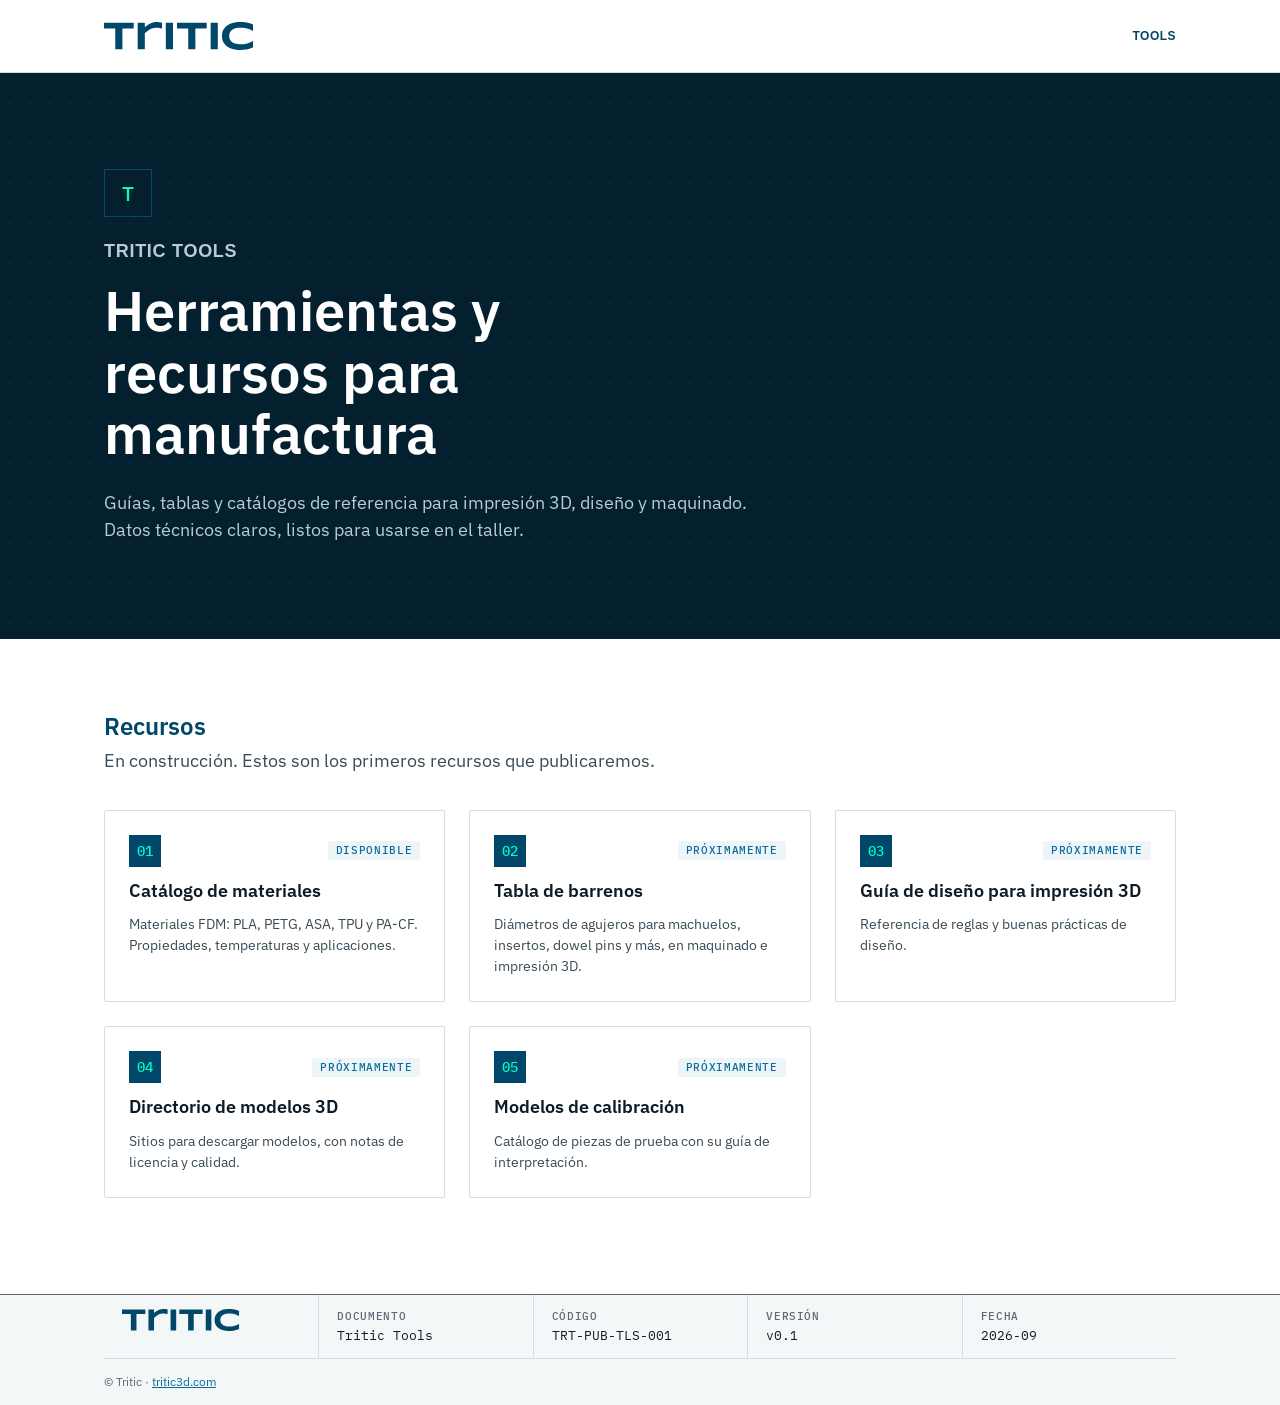
==== site/index.html @ 5cda029c "actualización de estilo de materiales" ====
<!doctype html>
<html lang="es">
<head>
<meta charset="utf-8">
<meta name="viewport" content="width=device-width,initial-scale=1">
<title>Tritic Tools — Herramientas y recursos para impresión 3D</title>
<meta name="description" content="Herramientas, guías y recursos de referencia para impresión 3D, diseño y manufactura, por Tritic.">
<link rel="icon" type="image/svg+xml" href="assets/logos/tritic-logo-bloque.svg">
<link rel="preconnect" href="https://fonts.googleapis.com">
<link rel="preconnect" href="https://fonts.gstatic.com" crossorigin>
<link href="https://fonts.googleapis.com/css2?family=IBM+Plex+Mono:wght@400;500&family=IBM+Plex+Sans:wght@400;600&family=Syncopate:wght@700&display=swap" rel="stylesheet">
<link rel="stylesheet" href="styles.css?v=0.2">
</head>
<body>
<header class="top">
  <div class="wrap">
    <a href="https://tritic3d.com" aria-label="Tritic"><img src="assets/logos/tritic-logo-azul.svg" alt="Tritic"></a>
    <span class="serie">Tools</span>
  </div>
</header>

<div class="hero">
  <div class="wrap">
    <span class="chip">T</span>
    <p class="kicker">Tritic Tools</p>
    <h1>Herramientas y recursos para manufactura</h1>
    <p>Guías, tablas y catálogos de referencia para impresión 3D, diseño y maquinado. Datos técnicos claros, listos para usarse en el taller.</p>
  </div>
</div>

<main class="wrap">
  <section id="recursos">
    <h2>Recursos</h2>
    <p class="lead">En construcción. Estos son los primeros recursos que publicaremos.</p>
    <div class="grid">
      <a class="card" href="materiales/"><div class="head"><span class="chip">01</span><span class="label estado">Disponible</span></div>
        <h3>Catálogo de materiales</h3><p>Materiales FDM: PLA, PETG, ASA, TPU y PA-CF. Propiedades, temperaturas y aplicaciones.</p></a>
      <article class="card"><div class="head"><span class="chip">02</span><span class="label estado">Próximamente</span></div>
        <h3>Tabla de barrenos</h3><p>Diámetros de agujeros para machuelos, insertos, dowel pins y más, en maquinado e impresión 3D.</p></article>
      <article class="card"><div class="head"><span class="chip">03</span><span class="label estado">Próximamente</span></div>
        <h3>Guía de diseño para impresión 3D</h3><p>Referencia de reglas y buenas prácticas de diseño.</p></article>
      <article class="card"><div class="head"><span class="chip">04</span><span class="label estado">Próximamente</span></div>
        <h3>Directorio de modelos 3D</h3><p>Sitios para descargar modelos, con notas de licencia y calidad.</p></article>
      <article class="card"><div class="head"><span class="chip">05</span><span class="label estado">Próximamente</span></div>
        <h3>Modelos de calibración</h3><p>Catálogo de piezas de prueba con su guía de interpretación.</p></article>
    </div>
  </section>
</main>

<footer>
  <div class="wrap">
    <div class="cajetin">
      <div><img src="assets/logos/tritic-logo-azul.svg" alt="Tritic"></div>
      <div><span class="k">Documento</span>Tritic Tools</div>
      <div><span class="k">Código</span>TRT-PUB-TLS-001</div>
      <div><span class="k">Versión</span>v0.1</div>
      <div><span class="k">Fecha</span>2026-09</div>
    </div>
    <div class="legal">© Tritic · <a href="https://tritic3d.com">tritic3d.com</a></div>
  </div>
</footer>
</body>
</html>
---- site/styles.css ----
:root{
  --azul-950:#04202F;--azul-900:#002F47;--azul-700:#00476A;--azul-600:#0A6E9C;
  --azul-200:#B7CCD8;--azul-100:#D6E6EE;--azul-50:#EEF5F8;
  --verde-500:#00FFC7;--verde-700:#006B53;
  --tinta:#0E1B24;--tinta-2:#3A4A55;--tinta-3:#5A6973;
  --filete:#D5DDE1;--fondo-alt:#F4F7F8;
  --sans:"IBM Plex Sans",Arial,sans-serif;--mono:"IBM Plex Mono",Consolas,monospace;--sync:"Syncopate",Arial,sans-serif;
}
*{box-sizing:border-box}
html{scroll-behavior:smooth}
body{margin:0;font:400 16px/1.5 var(--sans);color:var(--tinta);background:#fff}
a{color:var(--azul-600)}
.wrap{max-width:1120px;margin:0 auto;padding:0 24px}
.chip{display:inline-flex;align-items:center;justify-content:center;min-width:32px;height:32px;padding:0 6px;background:var(--azul-700);color:var(--verde-500);font:500 14px var(--mono)}
.label{font:500 11px/1 var(--mono);letter-spacing:.06em;text-transform:uppercase}

header.top{border-bottom:1px solid var(--filete);background:#fff}
header.top .wrap{display:flex;align-items:center;justify-content:space-between;height:72px}
header.top img{height:28px;display:block}
header.top .serie{font:700 12px var(--sync);letter-spacing:.04em;color:var(--azul-700);text-transform:uppercase}

.hero{background:var(--azul-950);color:#fff;
  background-image:radial-gradient(var(--azul-900) 1.5px,transparent 1.5px);background-size:20px 20px}
.hero .wrap{padding-top:96px;padding-bottom:96px}
.hero .chip{background:var(--azul-950);height:48px;min-width:48px;font-size:20px;border:1px solid var(--azul-700)}
.hero .kicker{font:700 18px var(--sync);letter-spacing:.04em;margin:24px 0 0;text-transform:uppercase}
.hero h1{font:600 clamp(36px,6vw,56px)/1.1 var(--sans);margin:18px 0 0;max-width:18ch}
.hero p{font-size:18px;color:var(--azul-200);max-width:60ch;margin:24px 0 0}

section{padding:72px 0 0}
h2{font:600 24px/1.25 var(--sans);color:var(--azul-700);margin:0 0 6px}
.lead{color:var(--tinta-2);font-size:18px;margin:0 0 36px;max-width:60ch}

.grid{display:grid;grid-template-columns:repeat(auto-fill,minmax(300px,1fr));gap:24px}
.card{display:flex;flex-direction:column;gap:12px;padding:24px;border:1px solid var(--filete);border-radius:2px;background:#fff;color:inherit;text-decoration:none}
.card h3{font:600 18px/1.3 var(--sans);margin:0;color:var(--tinta)}
.card p{margin:0;color:var(--tinta-2);font-size:14px}
.card .head{display:flex;justify-content:space-between;align-items:center}
.estado{padding:4px 8px;border-radius:2px;background:var(--azul-50);color:var(--azul-600)}
a.card:hover{border-color:var(--azul-700)}

footer{margin-top:96px;border-top:1px solid var(--tinta-3);background:var(--fondo-alt)}
.cajetin{display:grid;grid-template-columns:repeat(auto-fit,minmax(160px,1fr))}
.cajetin>div{padding:14px 18px;border-left:.5px solid var(--filete);font:400 13px var(--mono)}
.cajetin>div:first-child{border-left:0}
.cajetin .k{display:block;font:500 11px var(--mono);letter-spacing:.06em;text-transform:uppercase;color:var(--tinta-3);margin-bottom:4px}
.cajetin img{height:22px}
.legal{padding:14px 0;font-size:12px;color:var(--tinta-3);border-top:.5px solid var(--filete)}

/* ---- Catálogo de filamentos ---- */
.pills{display:flex;flex-wrap:wrap;gap:8px}
.pill{font:500 13px var(--mono);padding:8px 14px;border:1px solid var(--filete);border-radius:2px;background:#fff;color:var(--tinta-2);cursor:pointer}
.pill:hover{border-color:var(--azul-700)}
.pill[aria-pressed="true"]{background:var(--azul-700);border-color:var(--azul-700);color:#fff}
:focus-visible{outline:2px solid var(--azul-600);outline-offset:2px}
.resultado{margin:16px 0 0;min-height:24px;font-size:14px}
.resultado b{font:500 13px var(--mono);background:var(--verde-100);padding:2px 6px}
.resultado .label{color:var(--tinta-3);margin-right:6px}
.sub{color:var(--tinta-3)}
.caption{font-size:11px;color:var(--tinta-3);margin:12px 0 8px}
.tabla-wrap{overflow-x:auto}
.tabla{width:100%;border-collapse:collapse;font-size:13px;min-width:640px}
.tabla thead th{text-align:left;padding:10px 12px;border-top:1px solid var(--tinta);border-bottom:1px solid var(--tinta);font-weight:600;vertical-align:bottom}
.tabla thead th a{color:var(--azul-700);text-decoration:none;font-size:15px}
.tabla thead th a:hover{text-decoration:underline}
.tabla thead th.hit,.tabs button.hit .chip{background:var(--verde-100)}
.tabs button.hit .chip{color:var(--azul-700)}
.tabla tbody th{text-align:left;padding:10px 12px;font-weight:400;color:var(--tinta-2);border-bottom:.5px solid var(--filete);white-space:nowrap;position:sticky;left:0;background:#fff}
.tabla td{padding:10px 12px;border-bottom:.5px solid var(--filete);vertical-align:middle;min-width:110px}
.tabla tbody tr:hover>*{background:var(--azul-50)}
.tabla tr.grupo th{position:static;background:var(--fondo-alt);font:500 11px var(--mono);letter-spacing:.06em;text-transform:uppercase;color:var(--tinta-3);padding:8px 12px;border-bottom:.5px solid var(--filete)}
.tabla tbody tr:last-child>*{border-bottom:1px solid var(--tinta)}
.tabla .vacio{color:var(--tinta-3);padding:24px 12px}
.v{font:400 13px var(--mono)}
.rng{display:block;position:relative;height:6px;margin-top:6px;background:var(--azul-100);min-width:80px}
.rng i{position:absolute;top:0;bottom:0;background:var(--azul-700)}
.med{display:inline-flex;gap:3px;vertical-align:middle}
.med i{width:14px;height:8px;background:var(--azul-100)}
.med i.on{background:var(--azul-700)}
.tabs{display:flex;flex-wrap:wrap;border-bottom:1px solid var(--tinta)}
.tabs button{display:flex;align-items:center;gap:8px;padding:10px 18px 10px 10px;border:1px solid var(--filete);border-bottom:0;margin-right:-1px;background:var(--fondo-alt);font:600 15px var(--sans);color:var(--tinta-2);cursor:pointer}
.tabs button .chip{min-width:26px;height:26px;font-size:12px}
.tabs button[aria-selected="true"]{background:#fff;color:var(--azul-700);border-color:var(--tinta);margin-bottom:-1px;padding-bottom:11px}
.tabs button:hover{color:var(--azul-700)}
.mat{border:1px solid var(--filete);border-top:0;background:#fff}
.mat-head{display:flex;align-items:center;gap:16px;padding:20px 24px;background:var(--azul-700);color:#fff}
.mat-head .chip{background:var(--azul-950);border:1px solid var(--azul-600)}
.mat-head h3{font:600 24px/1.2 var(--sans);margin:0}
.mat-head .label{margin:4px 0 0;color:var(--azul-200)}
.mat-body{display:grid;grid-template-columns:repeat(auto-fit,minmax(300px,1fr));gap:32px;padding:24px}
.mat h4{font:500 11px var(--mono);letter-spacing:.06em;text-transform:uppercase;color:var(--tinta-3);margin:24px 0 10px;padding-bottom:6px;border-bottom:.5px solid var(--filete)}
.mat-body h4:first-child{margin-top:0}
.mat-desc{margin:0;color:var(--tinta-2)}
.badges{display:flex;flex-wrap:wrap;gap:8px;margin-top:16px}
.badge{font:500 11px/1 var(--mono);letter-spacing:.06em;text-transform:uppercase;padding:6px 8px;border-radius:2px}
.badge.ok{background:#E0FBF4;color:var(--verde-700)}
.badge.warn{background:#FFF4E0;color:#A15300}
.params{display:grid;grid-template-columns:repeat(2,1fr);gap:14px 20px;margin:0}
.params dt{font-size:12px;color:var(--tinta-3)}
.params dd{margin:2px 0 0}
.params .rng{height:8px}
.esc{display:flex;justify-content:space-between;margin-top:3px}
.esc em{font:400 10px var(--mono);color:var(--tinta-3);font-style:normal}
.perfil,.lista{margin:0;padding:0;list-style:none}
.perfil li{display:flex;justify-content:space-between;align-items:center;gap:12px;padding:7px 0;border-bottom:.5px solid var(--filete);font-size:14px;color:var(--tinta-2)}
.perfil .med i{width:20px;height:10px}
.lista li{padding:4px 0 4px 16px;position:relative;font-size:14px;color:var(--tinta-2)}
.lista li:before{content:"";position:absolute;left:0;top:12px;width:6px;height:6px;background:var(--azul-700)}
.callout{margin:0 24px 24px;border:.5px solid #A15300;border-radius:2px;background:#FFF4E0;padding:14px 16px 8px}
.callout .tab-c{display:inline-flex;align-items:center;gap:8px;font:500 11px var(--mono);letter-spacing:.06em;text-transform:uppercase;color:#A15300;margin-bottom:6px}
.callout .tab-c i{width:8px;height:8px;background:#A15300}
.callout .lista li{color:var(--tinta)}
.callout .lista li:before{background:#A15300}
.nav-fichas{display:flex;justify-content:space-between;padding:14px 24px;border-top:.5px solid var(--filete);background:var(--fondo-alt)}
.nav-fichas button{font:500 13px var(--mono);background:none;border:0;color:var(--azul-600);cursor:pointer;padding:4px 0}
.nav-fichas button:hover{text-decoration:underline}
@media (max-width:560px){.params{grid-template-columns:1fr}.tabs button{padding-right:12px}}
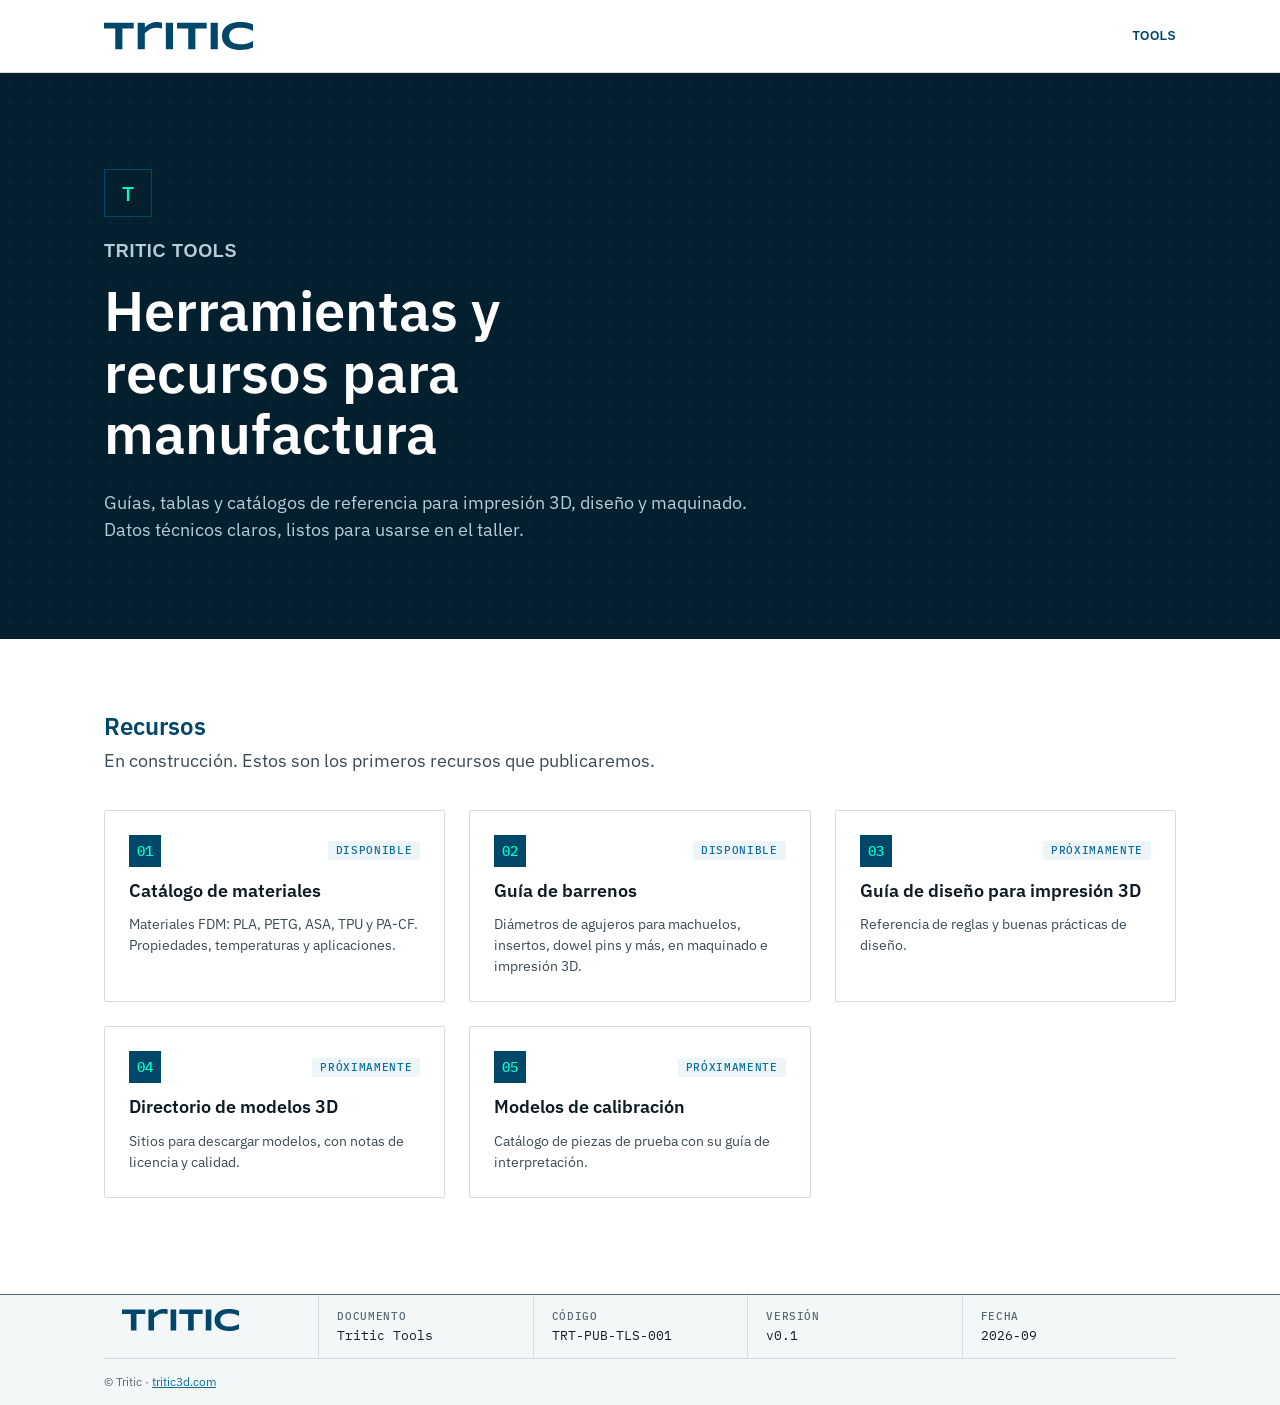
==== commit 39904bbf: "Se crea guia de barrenos" ====
--- a/site/index.html
+++ b/site/index.html
@@ -9,7 +9,7 @@
 <link rel="preconnect" href="https://fonts.googleapis.com">
 <link rel="preconnect" href="https://fonts.gstatic.com" crossorigin>
 <link href="https://fonts.googleapis.com/css2?family=IBM+Plex+Mono:wght@400;500&family=IBM+Plex+Sans:wght@400;600&family=Syncopate:wght@700&display=swap" rel="stylesheet">
-<link rel="stylesheet" href="styles.css?v=0.2">
+<link rel="stylesheet" href="styles.css?v=0.3">
 </head>
 <body>
 <header class="top">
@@ -35,8 +35,8 @@
     <div class="grid">
       <a class="card" href="materiales/"><div class="head"><span class="chip">01</span><span class="label estado">Disponible</span></div>
         <h3>Catálogo de materiales</h3><p>Materiales FDM: PLA, PETG, ASA, TPU y PA-CF. Propiedades, temperaturas y aplicaciones.</p></a>
-      <article class="card"><div class="head"><span class="chip">02</span><span class="label estado">Próximamente</span></div>
-        <h3>Tabla de barrenos</h3><p>Diámetros de agujeros para machuelos, insertos, dowel pins y más, en maquinado e impresión 3D.</p></article>
+      <a class="card" href="barrenos/"><div class="head"><span class="chip">02</span><span class="label estado">Disponible</span></div>
+        <h3>Guía de barrenos</h3><p>Diámetros de agujeros para machuelos, insertos, dowel pins y más, en maquinado e impresión 3D.</p></a>
       <article class="card"><div class="head"><span class="chip">03</span><span class="label estado">Próximamente</span></div>
         <h3>Guía de diseño para impresión 3D</h3><p>Referencia de reglas y buenas prácticas de diseño.</p></article>
       <article class="card"><div class="head"><span class="chip">04</span><span class="label estado">Próximamente</span></div>
--- a/site/styles.css
+++ b/site/styles.css
@@ -1,7 +1,7 @@
 :root{
   --azul-950:#04202F;--azul-900:#002F47;--azul-700:#00476A;--azul-600:#0A6E9C;
   --azul-200:#B7CCD8;--azul-100:#D6E6EE;--azul-50:#EEF5F8;
-  --verde-500:#00FFC7;--verde-700:#006B53;
+  --verde-500:#00FFC7;--verde-700:#006B53;--verde-100:#CCFFF3;
   --tinta:#0E1B24;--tinta-2:#3A4A55;--tinta-3:#5A6973;
   --filete:#D5DDE1;--fondo-alt:#F4F7F8;
   --sans:"IBM Plex Sans",Arial,sans-serif;--mono:"IBM Plex Mono",Consolas,monospace;--sync:"Syncopate",Arial,sans-serif;
@@ -115,3 +115,54 @@
 .nav-fichas button{font:500 13px var(--mono);background:none;border:0;color:var(--azul-600);cursor:pointer;padding:4px 0}
 .nav-fichas button:hover{text-decoration:underline}
 @media (max-width:560px){.params{grid-template-columns:1fr}.tabs button{padding-right:12px}}
+
+/* ---- Guía de barrenos ---- */
+.toolbar{z-index:10;background:#fff;border-bottom:1px solid var(--filete)}
+.tb-row{display:flex;flex-wrap:wrap;align-items:flex-end;justify-content:space-between;gap:12px 24px;padding-top:12px}
+.seg{display:inline-flex;border:1px solid var(--tinta-3);border-radius:2px}
+.seg button{font:500 13px var(--mono);padding:8px 16px;border:0;background:#fff;color:var(--tinta-2);cursor:pointer}
+.seg button+button{border-left:1px solid var(--tinta-3)}
+.seg button[aria-pressed="true"]{background:var(--azul-700);color:#fff}
+.buscar{display:flex;flex-direction:column;gap:4px;flex:1;max-width:320px;color:var(--tinta-3)}
+input[type=search],input[type=number]{font:400 14px var(--mono);padding:8px 10px;border:1px solid var(--tinta-3);border-radius:2px;background:#fff;color:var(--tinta);width:100%}
+input[type=number]{max-width:160px;display:block;margin-top:4px}
+.anclas{display:flex;gap:4px;overflow-x:auto;padding:8px 0 0;scrollbar-width:none}
+.anclas a{flex:none;font:500 12px var(--mono);letter-spacing:.04em;padding:8px 10px;color:var(--tinta-2);text-decoration:none;border-bottom:2px solid transparent}
+.anclas a:hover{color:var(--azul-700);border-bottom-color:var(--azul-700)}
+.toolbar~main section{scroll-margin-top:110px}
+.tiles{display:grid;grid-template-columns:repeat(auto-fill,minmax(180px,1fr));gap:1px;margin-top:24px;background:var(--filete);border:1px solid var(--filete)}
+.tile{background:#fff;padding:16px}
+.tile .label{color:var(--tinta-3)}
+.tv{font:500 28px/1.2 var(--mono);margin:8px 0 2px;color:var(--azul-700)}
+.tv .val{font-size:inherit;color:inherit;padding:0}
+.ts{font-size:12px;color:var(--tinta-3)}
+.val{font:400 13px var(--mono);background:none;border:0;padding:2px 4px;margin:-2px -4px;color:inherit;cursor:copy;border-bottom:1px dotted var(--tinta-3);border-radius:0}
+.val:hover{background:var(--verde-100);border-bottom-color:var(--verde-700)}
+.val.best{font-weight:500}
+.tabla td.n,.tabla th.n{text-align:right;white-space:nowrap}
+.tabla.cond{font-family:"IBM Plex Sans Condensed","Arial Narrow",var(--sans);min-width:760px}
+.tabla tbody tr.sel>*{background:var(--verde-100)}
+.tabla tbody tr[hidden],.tabla tr.grupo[hidden]{display:none}
+.tabla td{min-width:0}
+.callout.nota{border-color:var(--azul-600);background:#E6F0F5;margin:24px 0 0}
+.callout.nota .tab-c{color:var(--azul-600)}
+.callout.nota .tab-c i,.callout.nota .lista li:before{background:var(--azul-600)}
+.calc{display:grid;grid-template-columns:repeat(auto-fit,minmax(300px,1fr));gap:1px;background:var(--filete);border:1px solid var(--filete)}
+.calc>div{background:#fff;padding:24px}
+.calc-out{background:var(--fondo-alt)!important;display:flex;flex-direction:column;justify-content:center}
+.calc .label{color:var(--tinta-3)}
+.big{font:500 44px/1.1 var(--mono);color:var(--azul-700);margin:10px 0 0;text-align:left;padding:0;border:0;cursor:copy;align-self:flex-start}
+.desglose{font:400 13px var(--mono);color:var(--tinta-2);margin:12px 0 0}
+.hint{font-size:14px;color:var(--tinta-2);margin:6px 0 0}
+.chips-s{margin-top:10px;gap:6px}
+.chips-s .pill{padding:5px 10px;font-size:12px}
+.chk{display:flex;align-items:center;gap:8px;margin-top:16px;font-size:14px;color:var(--tinta-2)}
+.finder{margin-bottom:20px}
+.toast{position:fixed;left:50%;bottom:24px;transform:translate(-50%,16px);background:var(--azul-950);color:#fff;font:500 13px var(--mono);padding:10px 16px;border-radius:2px;opacity:0;pointer-events:none;transition:opacity .15s,transform .15s;z-index:20}
+.toast.on{opacity:1;transform:translate(-50%,0)}
+@media (max-width:560px){.big{font-size:34px}.buscar{max-width:none}}
+@media (prefers-reduced-motion:reduce){html{scroll-behavior:auto}.toast{transition:none}}
+.barrenos .tabla{min-width:0}
+.barrenos .tabla.cond{min-width:720px}
+.barrenos .tabla td,.barrenos .tabla thead th{padding:10px 10px}
+@media (min-width:700px){.toolbar{position:sticky;top:0;z-index:10}}
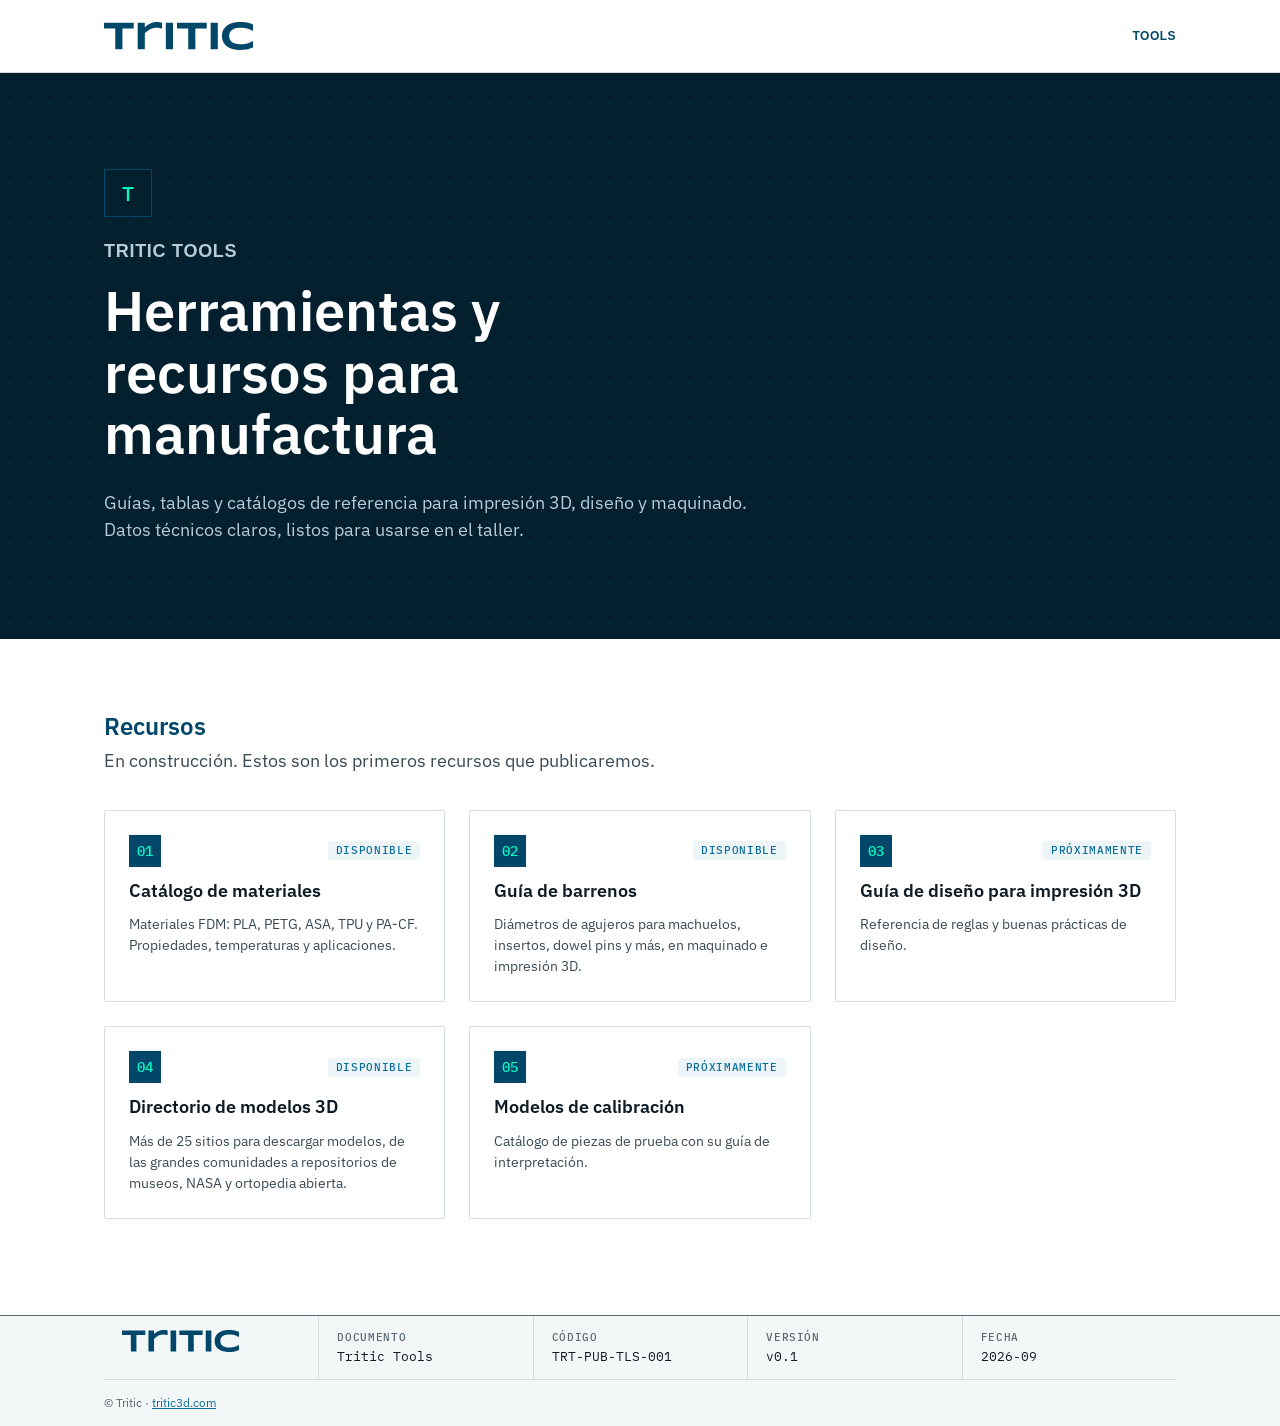
==== commit aa66f04b: "Se crea directorio de modelos 3D Directorio con 27 sitios (comunidades, marketplaces, CAD, ciencia y" ====
--- a/site/index.html
+++ b/site/index.html
@@ -9,7 +9,7 @@
 <link rel="preconnect" href="https://fonts.googleapis.com">
 <link rel="preconnect" href="https://fonts.gstatic.com" crossorigin>
 <link href="https://fonts.googleapis.com/css2?family=IBM+Plex+Mono:wght@400;500&family=IBM+Plex+Sans:wght@400;600&family=Syncopate:wght@700&display=swap" rel="stylesheet">
-<link rel="stylesheet" href="styles.css?v=0.3">
+<link rel="stylesheet" href="styles.css?v=0.4">
 </head>
 <body>
 <header class="top">
@@ -39,8 +39,8 @@
         <h3>Guía de barrenos</h3><p>Diámetros de agujeros para machuelos, insertos, dowel pins y más, en maquinado e impresión 3D.</p></a>
       <article class="card"><div class="head"><span class="chip">03</span><span class="label estado">Próximamente</span></div>
         <h3>Guía de diseño para impresión 3D</h3><p>Referencia de reglas y buenas prácticas de diseño.</p></article>
-      <article class="card"><div class="head"><span class="chip">04</span><span class="label estado">Próximamente</span></div>
-        <h3>Directorio de modelos 3D</h3><p>Sitios para descargar modelos, con notas de licencia y calidad.</p></article>
+      <a class="card" href="modelos/"><div class="head"><span class="chip">04</span><span class="label estado">Disponible</span></div>
+        <h3>Directorio de modelos 3D</h3><p>Más de 25 sitios para descargar modelos, de las grandes comunidades a repositorios de museos, NASA y ortopedia abierta.</p></a>
       <article class="card"><div class="head"><span class="chip">05</span><span class="label estado">Próximamente</span></div>
         <h3>Modelos de calibración</h3><p>Catálogo de piezas de prueba con su guía de interpretación.</p></article>
     </div>
--- a/site/styles.css
+++ b/site/styles.css
@@ -166,3 +166,52 @@
 .barrenos .tabla.cond{min-width:720px}
 .barrenos .tabla td,.barrenos .tabla thead th{padding:10px 10px}
 @media (min-width:700px){.toolbar{position:sticky;top:0;z-index:10}}
+
+/* ---- Directorio de modelos 3D ---- */
+.tb-sub{padding-top:8px;padding-bottom:12px;align-items:center}
+.tb-sub .seg button{padding:6px 14px}
+.grid.sitios{grid-template-columns:repeat(auto-fill,minmax(340px,1fr));align-items:start}
+.sitio{gap:14px;scroll-margin-top:190px}
+.sitio h3{font-size:20px}
+.sitio .dominio{font:400 12px var(--mono);color:var(--tinta-3);margin-top:2px}
+.sitio .tagline{font-size:15px;font-weight:600;color:var(--azul-700)}
+.sitio .badges{margin-top:0}
+.sitio .head .estado{max-width:70%;text-align:right;line-height:1.3}
+.sitio h4{font:500 11px var(--mono);letter-spacing:.06em;text-transform:uppercase;color:var(--tinta-3);margin:2px 0 -4px;padding-bottom:6px;border-bottom:.5px solid var(--filete)}
+.sitio .meta{display:grid;grid-template-columns:1fr 1fr;gap:10px 16px;margin:0;padding:12px 0;border-top:.5px solid var(--filete);border-bottom:.5px solid var(--filete)}
+.sitio .meta div:first-child{grid-column:1/-1}
+.sitio .meta dt{font:500 10px var(--mono);letter-spacing:.06em;text-transform:uppercase;color:var(--tinta-3)}
+.sitio .meta dd{margin:2px 0 0;font-size:13px;color:var(--tinta)}
+.dato{background:var(--verde-100);border-left:3px solid var(--verde-700);padding:10px 12px}
+.dato .label{color:var(--verde-700)}
+.dato p{margin:6px 0 0;font-size:13px;color:var(--tinta)}
+.ojo{background:#FFF4E0;border-left:3px solid #A15300;padding:10px 12px}
+.ojo .label{color:#A15300}
+.ojo p{margin:6px 0 0;font-size:13px;color:var(--tinta)}
+.sitio .pie{display:flex;flex-direction:column;gap:12px;margin-top:auto}
+.tags{display:flex;flex-wrap:wrap;gap:6px}
+.tag{font:400 11px var(--mono);padding:3px 7px;border:1px solid var(--filete);color:var(--tinta-3)}
+.visitar{align-self:flex-start;font:500 13px var(--mono);padding:8px 14px;background:var(--azul-700);color:#fff;text-decoration:none;border-radius:2px}
+.visitar:hover{background:var(--azul-900)}
+.flash{animation:flash 1.6s ease-out}
+@keyframes flash{0%,35%{box-shadow:0 0 0 3px var(--verde-500);border-color:var(--verde-700)}100%{box-shadow:0 0 0 0 transparent}}
+.rapida{display:grid;grid-template-columns:repeat(auto-fit,minmax(300px,1fr));gap:1px;background:var(--filete);border:1px solid var(--filete)}
+.fila-g{background:#fff;padding:16px 18px}
+.fila-g p{margin:0;font-weight:600;font-size:15px;color:var(--azul-700)}
+.linea{list-style:none;margin:0;padding:0 0 0 20px;border-left:2px solid var(--azul-700)}
+.linea li{position:relative;padding:0 0 22px 20px}
+.linea li:before{content:"";position:absolute;left:-27px;top:2px;width:12px;height:12px;background:var(--verde-500);border:2px solid var(--azul-700)}
+.linea li:last-child{padding-bottom:0}
+.linea .label{color:var(--azul-600)}
+.linea p{margin:6px 0 0;color:var(--tinta-2);max-width:70ch}
+.tabla.lic{min-width:720px}
+.tabla.lic td,.tabla.lic tbody th{vertical-align:top}
+.tabla.lic tbody th{position:static}
+.checks{list-style:none;margin:0;padding:0;display:grid;grid-template-columns:repeat(auto-fit,minmax(300px,1fr));gap:16px 24px}
+.checks li{display:flex;gap:12px;align-items:flex-start}
+.checks .chip{flex:none}
+.checks p{margin:2px 0 0;font-size:14px;color:var(--tinta-2)}
+@media (max-width:560px){.grid.sitios{grid-template-columns:1fr}.sitio .meta{grid-template-columns:1fr}}
+@media (prefers-reduced-motion:reduce){.flash{animation:none}}
+@media (min-width:700px){.toolbar.est{position:static}}
+.sitio{scroll-margin-top:24px}
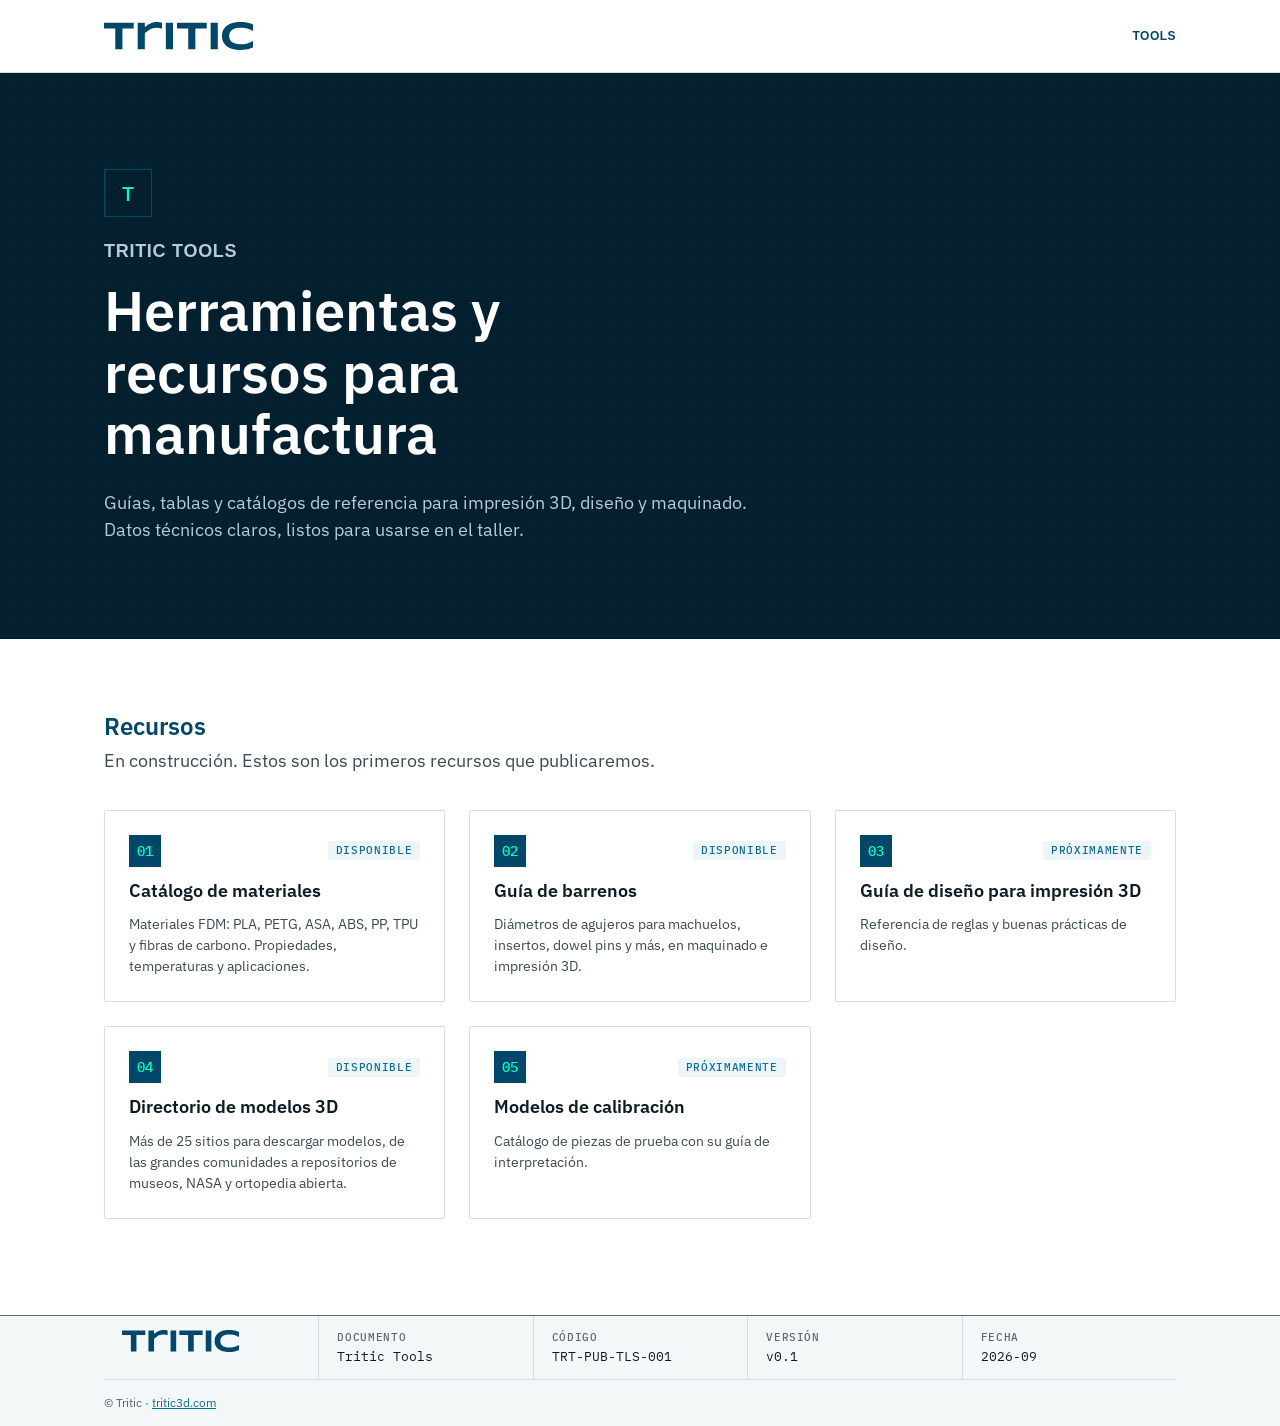
==== commit c36ff1d0: "Se agregan materiales y TDS al catalogo" ====
--- a/site/index.html
+++ b/site/index.html
@@ -9,7 +9,7 @@
 <link rel="preconnect" href="https://fonts.googleapis.com">
 <link rel="preconnect" href="https://fonts.gstatic.com" crossorigin>
 <link href="https://fonts.googleapis.com/css2?family=IBM+Plex+Mono:wght@400;500&family=IBM+Plex+Sans:wght@400;600&family=Syncopate:wght@700&display=swap" rel="stylesheet">
-<link rel="stylesheet" href="styles.css?v=0.4">
+<link rel="stylesheet" href="styles.css?v=0.5">
 </head>
 <body>
 <header class="top">
@@ -34,7 +34,7 @@
     <p class="lead">En construcción. Estos son los primeros recursos que publicaremos.</p>
     <div class="grid">
       <a class="card" href="materiales/"><div class="head"><span class="chip">01</span><span class="label estado">Disponible</span></div>
-        <h3>Catálogo de materiales</h3><p>Materiales FDM: PLA, PETG, ASA, TPU y PA-CF. Propiedades, temperaturas y aplicaciones.</p></a>
+        <h3>Catálogo de materiales</h3><p>Materiales FDM: PLA, PETG, ASA, ABS, PP, TPU y fibras de carbono. Propiedades, temperaturas y aplicaciones.</p></a>
       <a class="card" href="barrenos/"><div class="head"><span class="chip">02</span><span class="label estado">Disponible</span></div>
         <h3>Guía de barrenos</h3><p>Diámetros de agujeros para machuelos, insertos, dowel pins y más, en maquinado e impresión 3D.</p></a>
       <article class="card"><div class="head"><span class="chip">03</span><span class="label estado">Próximamente</span></div>
--- a/site/styles.css
+++ b/site/styles.css
@@ -114,6 +114,17 @@
 .nav-fichas{display:flex;justify-content:space-between;padding:14px 24px;border-top:.5px solid var(--filete);background:var(--fondo-alt)}
 .nav-fichas button{font:500 13px var(--mono);background:none;border:0;color:var(--azul-600);cursor:pointer;padding:4px 0}
 .nav-fichas button:hover{text-decoration:underline}
+.badge.info{background:#E6F0F5;color:var(--azul-600)}
+.tds{margin:0 24px 24px}
+.tds h4{margin-top:0}
+.tds-l{margin:0;padding:0;list-style:none;display:grid;grid-template-columns:repeat(auto-fill,minmax(360px,1fr));gap:0 24px}
+.tds-l li{display:flex;align-items:center;gap:10px;padding:9px 0;border-bottom:.5px solid var(--filete);font-size:14px}
+.tds-l .label{flex:0 0 84px;color:var(--tinta-3)}
+.tds-l a{flex:1;color:var(--azul-600)}
+.tds-n{margin:10px 0 0;font-size:12px;color:var(--tinta-3)}
+.tds-c{display:flex;flex-direction:column;gap:4px}
+.tds-c a{font-size:12px;color:var(--azul-600);line-height:1.3}
+.tabla .ext{color:var(--tinta-3)}
 @media (max-width:560px){.params{grid-template-columns:1fr}.tabs button{padding-right:12px}}
 
 /* ---- Guía de barrenos ---- */
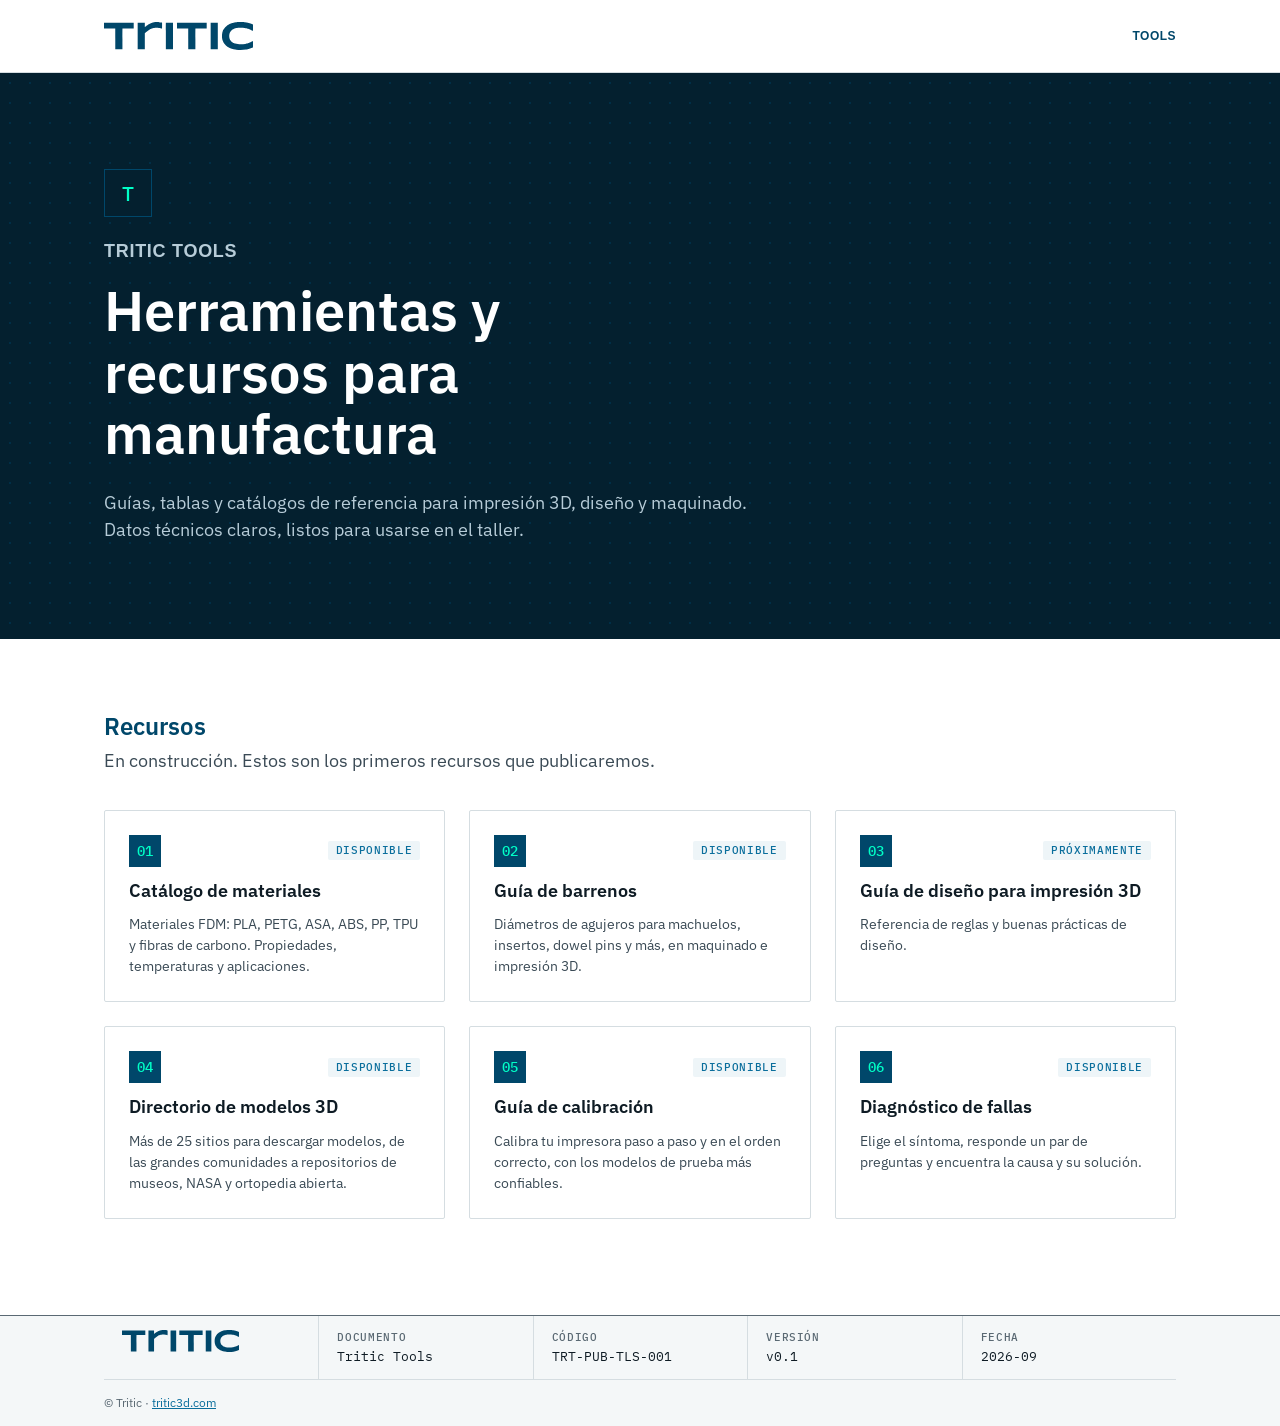
==== commit e08b5c31: "Se crean guias de calibración y diagnostico" ====
--- a/site/index.html
+++ b/site/index.html
@@ -9,7 +9,7 @@
 <link rel="preconnect" href="https://fonts.googleapis.com">
 <link rel="preconnect" href="https://fonts.gstatic.com" crossorigin>
 <link href="https://fonts.googleapis.com/css2?family=IBM+Plex+Mono:wght@400;500&family=IBM+Plex+Sans:wght@400;600&family=Syncopate:wght@700&display=swap" rel="stylesheet">
-<link rel="stylesheet" href="styles.css?v=0.5">
+<link rel="stylesheet" href="styles.css?v=0.6">
 </head>
 <body>
 <header class="top">
@@ -41,8 +41,10 @@
         <h3>Guía de diseño para impresión 3D</h3><p>Referencia de reglas y buenas prácticas de diseño.</p></article>
       <a class="card" href="modelos/"><div class="head"><span class="chip">04</span><span class="label estado">Disponible</span></div>
         <h3>Directorio de modelos 3D</h3><p>Más de 25 sitios para descargar modelos, de las grandes comunidades a repositorios de museos, NASA y ortopedia abierta.</p></a>
-      <article class="card"><div class="head"><span class="chip">05</span><span class="label estado">Próximamente</span></div>
-        <h3>Modelos de calibración</h3><p>Catálogo de piezas de prueba con su guía de interpretación.</p></article>
+      <a class="card" href="calibracion/"><div class="head"><span class="chip">05</span><span class="label estado">Disponible</span></div>
+        <h3>Guía de calibración</h3><p>Calibra tu impresora paso a paso y en el orden correcto, con los modelos de prueba más confiables.</p></a>
+      <a class="card" href="diagnostico/"><div class="head"><span class="chip">06</span><span class="label estado">Disponible</span></div>
+        <h3>Diagnóstico de fallas</h3><p>Elige el síntoma, responde un par de preguntas y encuentra la causa y su solución.</p></a>
     </div>
   </section>
 </main>
--- a/site/styles.css
+++ b/site/styles.css
@@ -226,3 +226,92 @@
 @media (prefers-reduced-motion:reduce){.flash{animation:none}}
 @media (min-width:700px){.toolbar.est{position:static}}
 .sitio{scroll-margin-top:24px}
+
+/* ---- Guía de calibración y diagnóstico ---- */
+.link-b{font:500 13px var(--mono);background:none;border:0;color:var(--azul-600);cursor:pointer;padding:4px 0}
+.link-b:hover{text-decoration:underline}
+.prog{display:flex;align-items:center;gap:12px}
+.prog .label{color:var(--tinta-3);white-space:nowrap}
+.prog-track{display:block;width:140px;height:6px;background:var(--azul-100)}
+.prog-track i{display:block;height:100%;background:var(--azul-700);width:0;transition:width .2s}
+.reglas{display:grid;grid-template-columns:repeat(auto-fit,minmax(260px,1fr));gap:16px 24px}
+.reglas>div{display:flex;gap:12px;align-items:flex-start}
+.reglas .chip{flex:none}
+.reglas p{margin:2px 0 0;font-size:14px;color:var(--tinta-2)}
+.indice{list-style:none;margin:0 0 36px;padding:0;display:grid;grid-template-columns:repeat(auto-fill,minmax(260px,1fr));gap:1px;background:var(--filete);border:1px solid var(--filete)}
+.indice li{background:#fff}
+.indice a{display:flex;align-items:center;gap:10px;padding:10px 12px;color:var(--tinta);text-decoration:none;font-size:14px}
+.indice a:hover{background:var(--azul-50);color:var(--azul-700)}
+.indice .chip{min-width:26px;height:26px;font-size:12px}
+.pasos{display:flex;flex-direction:column;gap:24px}
+.paso{border:1px solid var(--filete);border-radius:2px;background:#fff;scroll-margin-top:24px}
+.paso.hecho{background:var(--fondo-alt)}
+.paso-head{display:flex;align-items:center;gap:16px;padding:18px 24px;border-bottom:.5px solid var(--filete)}
+.paso-head h3{font:600 20px/1.3 var(--sans);margin:0}
+.paso-head .badges{margin-top:6px}
+.paso-head .chip{flex:none;height:40px;min-width:40px;font-size:16px}
+.chk-h{margin-left:auto;display:flex;align-items:center;gap:8px;font:500 13px var(--mono);color:var(--tinta-2);cursor:pointer;white-space:nowrap}
+.chk-h input{width:18px;height:18px;accent-color:var(--azul-700)}
+.paso-body{display:grid;grid-template-columns:repeat(auto-fit,minmax(300px,1fr));gap:32px;padding:24px}
+.paso h4,.causa h4{font:500 11px var(--mono);letter-spacing:.06em;text-transform:uppercase;color:var(--tinta-3);margin:20px 0 8px;padding-bottom:6px;border-bottom:.5px solid var(--filete)}
+.paso-body>div>h4:first-child{margin-top:0}
+.paso p,.causa p{margin:0;font-size:14px;color:var(--tinta-2)}
+.pasos-l{margin:0;padding:0 0 0 20px;font-size:14px;color:var(--tinta-2)}
+.pasos-l li{padding:3px 0 3px 4px}
+.pasos-l li::marker{font:500 12px var(--mono);color:var(--azul-700)}
+.leer{margin-top:20px;background:var(--azul-50);border:.5px solid var(--azul-600);border-radius:2px;padding:12px 14px}
+.leer .label{color:var(--azul-600)}
+.leer p{margin:6px 0 0;color:var(--tinta)}
+.paso-pie{padding:0 24px 20px}
+.paso-pie h4{margin-top:0}
+.fuentes{list-style:none;margin:0;padding:0}
+.fuentes li{display:flex;flex-wrap:wrap;gap:4px 12px;align-items:baseline;padding:6px 0;border-bottom:.5px solid var(--filete);font-size:14px}
+.fuentes a{font-weight:600;color:var(--azul-600)}
+.fuentes span{color:var(--tinta-3);font-size:13px}
+.sint{margin:14px 0 0;display:flex;flex-wrap:wrap;align-items:center;gap:8px}
+.sint .label{color:var(--tinta-3)}
+.sint a{font:400 12px var(--mono);padding:4px 8px;background:var(--azul-50);color:var(--azul-700);text-decoration:none;border-radius:2px}
+.sint a:hover{background:var(--verde-100)}
+.tabla.mod{min-width:720px}
+.tabla.mod td,.tabla.mod tbody th{vertical-align:top;white-space:normal}
+.tabla.mod tbody th{position:static;font-weight:600}
+.tabla.mod tbody th a{color:var(--azul-600)}
+a.visitar{display:inline-block}
+@media (max-width:560px){.paso-head{flex-wrap:wrap}.chk-h{margin-left:0}.prog-track{width:90px}}
+
+.sint-card{text-align:left;font:inherit;cursor:pointer;align-items:stretch}
+.sint-card:hover{border-color:var(--azul-700)}
+.sint-card h3{font-size:18px}
+.diag-s{padding-top:48px}
+.diag{border:1px solid var(--azul-700);border-radius:2px;background:#fff}
+.diag[hidden]{display:none}
+.diag-head{display:flex;align-items:center;gap:16px;padding:20px 24px;background:var(--azul-700);color:#fff}
+.diag-head .chip{background:var(--azul-950);border:1px solid var(--azul-600);flex:none}
+.diag-head h2{color:#fff;margin:2px 0 0}
+.diag-head .label{color:var(--azul-200);margin:0}
+.diag-head .sub{color:var(--azul-200);margin:4px 0 0;font-size:14px}
+.diag-head .link-b{margin-left:auto;color:#fff;white-space:nowrap}
+.ruta{list-style:none;margin:0;padding:12px 24px;background:var(--fondo-alt);border-bottom:.5px solid var(--filete);font-size:14px}
+.ruta li{padding:3px 0;color:var(--tinta-2)}
+.ruta .label{color:var(--tinta-3);margin-right:6px}
+.pregunta{padding:24px}
+.pregunta h3{font:600 20px/1.3 var(--sans);margin:0 0 16px;color:var(--tinta)}
+.opciones{display:grid;grid-template-columns:repeat(auto-fit,minmax(260px,1fr));gap:12px}
+.opcion{text-align:left;font:400 15px/1.4 var(--sans);padding:14px 16px;border:1px solid var(--tinta-3);border-radius:2px;background:#fff;color:var(--tinta);cursor:pointer}
+.opcion:hover{border-color:var(--azul-700);background:var(--azul-50)}
+.diag .resultado{margin:0;padding:20px 24px 0}
+.causas{display:flex;flex-direction:column;gap:16px;padding:16px 24px 24px}
+.causa{border:1px solid var(--filete);border-radius:2px;padding:20px}
+.causa:first-child{border-color:var(--verde-700);background:#F5FEFB}
+.causa header{display:flex;align-items:center;gap:12px;margin-bottom:10px}
+.causa header h3{font:600 18px/1.3 var(--sans);margin:0}
+.causa header .badge{margin-left:auto;flex:none}
+.causa.descartada{opacity:.55}
+.causa.descartada h3{text-decoration:line-through}
+.causa-pie{display:flex;flex-wrap:wrap;justify-content:space-between;align-items:center;gap:12px;margin-top:16px}
+.visitar.sec{background:#fff;color:var(--azul-700);border:1px solid var(--azul-700);font-size:12px;padding:7px 12px}
+.visitar.sec:hover{background:var(--azul-50)}
+.diag-pie{display:flex;flex-wrap:wrap;gap:8px;padding:0 24px 24px}
+.diag-pie:empty{display:none}
+@media (max-width:560px){.diag-head{flex-wrap:wrap}.diag-head .link-b{margin-left:0}}
+@media (prefers-reduced-motion:reduce){.prog-track i{transition:none}}
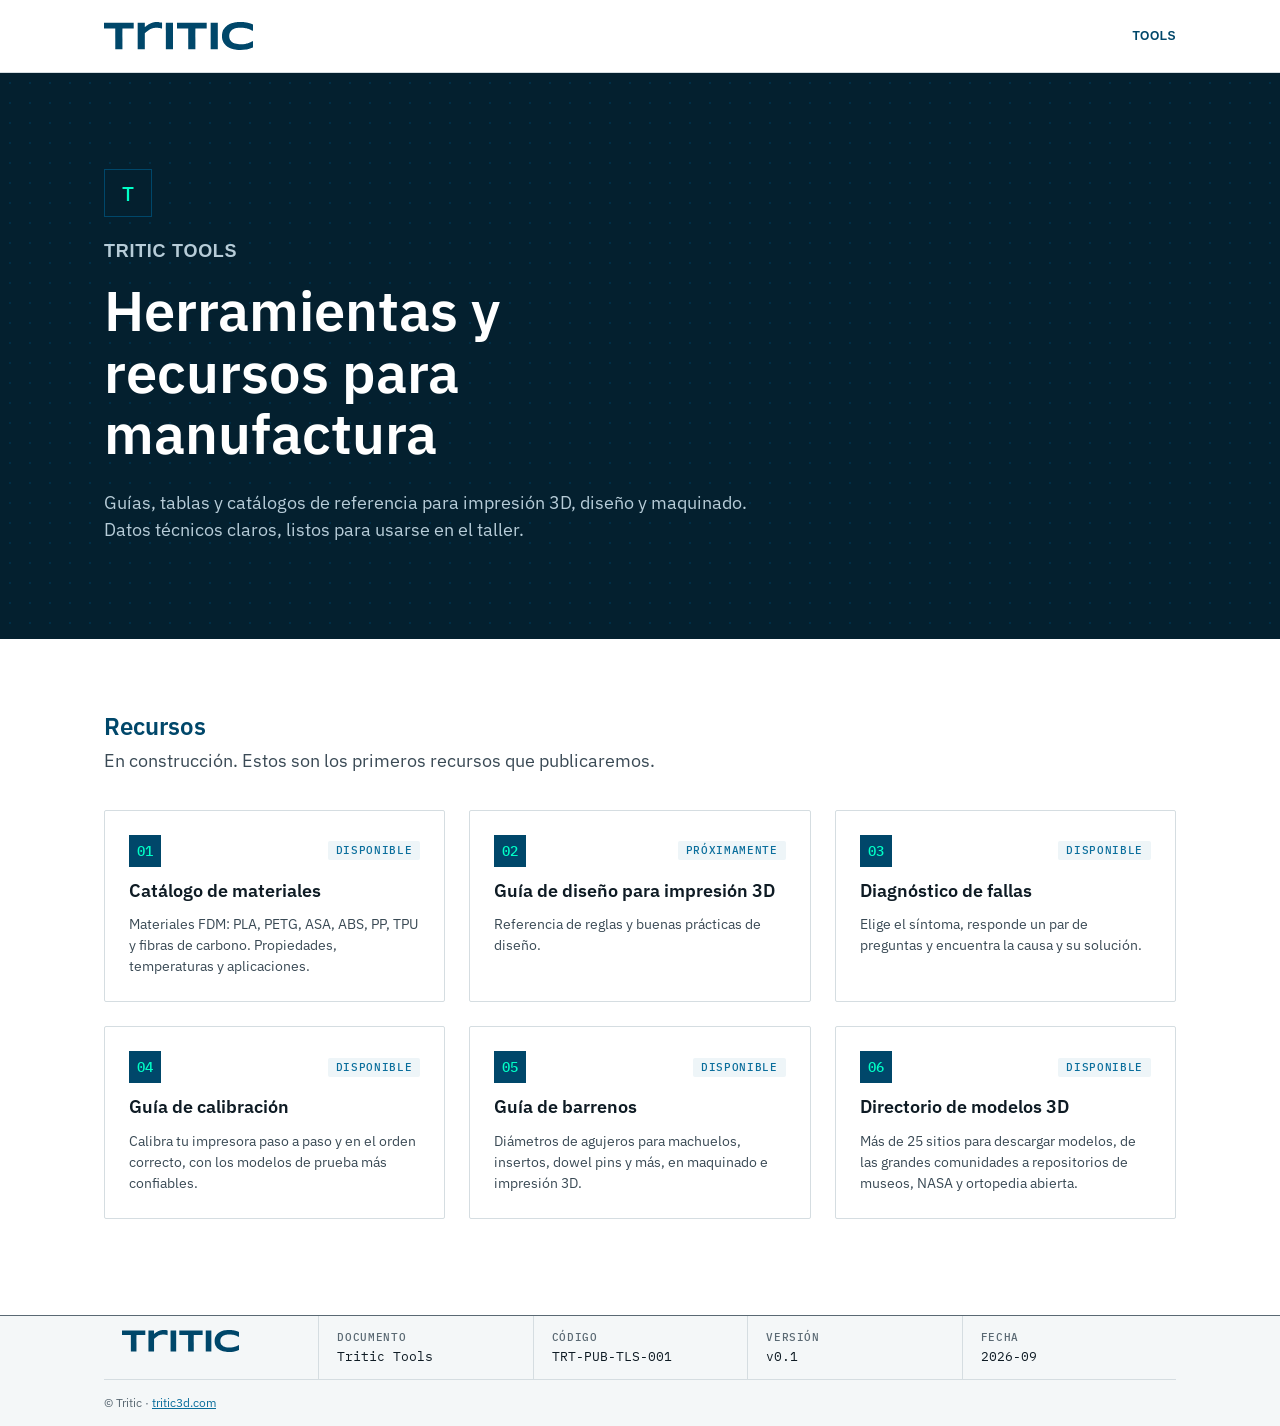
==== commit 84183445: "Update index.html" ====
--- a/site/index.html
+++ b/site/index.html
@@ -35,16 +35,16 @@
     <div class="grid">
       <a class="card" href="materiales/"><div class="head"><span class="chip">01</span><span class="label estado">Disponible</span></div>
         <h3>Catálogo de materiales</h3><p>Materiales FDM: PLA, PETG, ASA, ABS, PP, TPU y fibras de carbono. Propiedades, temperaturas y aplicaciones.</p></a>
-      <a class="card" href="barrenos/"><div class="head"><span class="chip">02</span><span class="label estado">Disponible</span></div>
+      <article class="card"><div class="head"><span class="chip">02</span><span class="label estado">Próximamente</span></div>
+        <h3>Guía de diseño para impresión 3D</h3><p>Referencia de reglas y buenas prácticas de diseño.</p></article>
+      <a class="card" href="diagnostico/"><div class="head"><span class="chip">03</span><span class="label estado">Disponible</span></div>
+        <h3>Diagnóstico de fallas</h3><p>Elige el síntoma, responde un par de preguntas y encuentra la causa y su solución.</p></a>
+      <a class="card" href="calibracion/"><div class="head"><span class="chip">04</span><span class="label estado">Disponible</span></div>
+        <h3>Guía de calibración</h3><p>Calibra tu impresora paso a paso y en el orden correcto, con los modelos de prueba más confiables.</p></a>
+      <a class="card" href="barrenos/"><div class="head"><span class="chip">05</span><span class="label estado">Disponible</span></div>
         <h3>Guía de barrenos</h3><p>Diámetros de agujeros para machuelos, insertos, dowel pins y más, en maquinado e impresión 3D.</p></a>
-      <article class="card"><div class="head"><span class="chip">03</span><span class="label estado">Próximamente</span></div>
-        <h3>Guía de diseño para impresión 3D</h3><p>Referencia de reglas y buenas prácticas de diseño.</p></article>
-      <a class="card" href="modelos/"><div class="head"><span class="chip">04</span><span class="label estado">Disponible</span></div>
+      <a class="card" href="modelos/"><div class="head"><span class="chip">06</span><span class="label estado">Disponible</span></div>
         <h3>Directorio de modelos 3D</h3><p>Más de 25 sitios para descargar modelos, de las grandes comunidades a repositorios de museos, NASA y ortopedia abierta.</p></a>
-      <a class="card" href="calibracion/"><div class="head"><span class="chip">05</span><span class="label estado">Disponible</span></div>
-        <h3>Guía de calibración</h3><p>Calibra tu impresora paso a paso y en el orden correcto, con los modelos de prueba más confiables.</p></a>
-      <a class="card" href="diagnostico/"><div class="head"><span class="chip">06</span><span class="label estado">Disponible</span></div>
-        <h3>Diagnóstico de fallas</h3><p>Elige el síntoma, responde un par de preguntas y encuentra la causa y su solución.</p></a>
     </div>
   </section>
 </main>
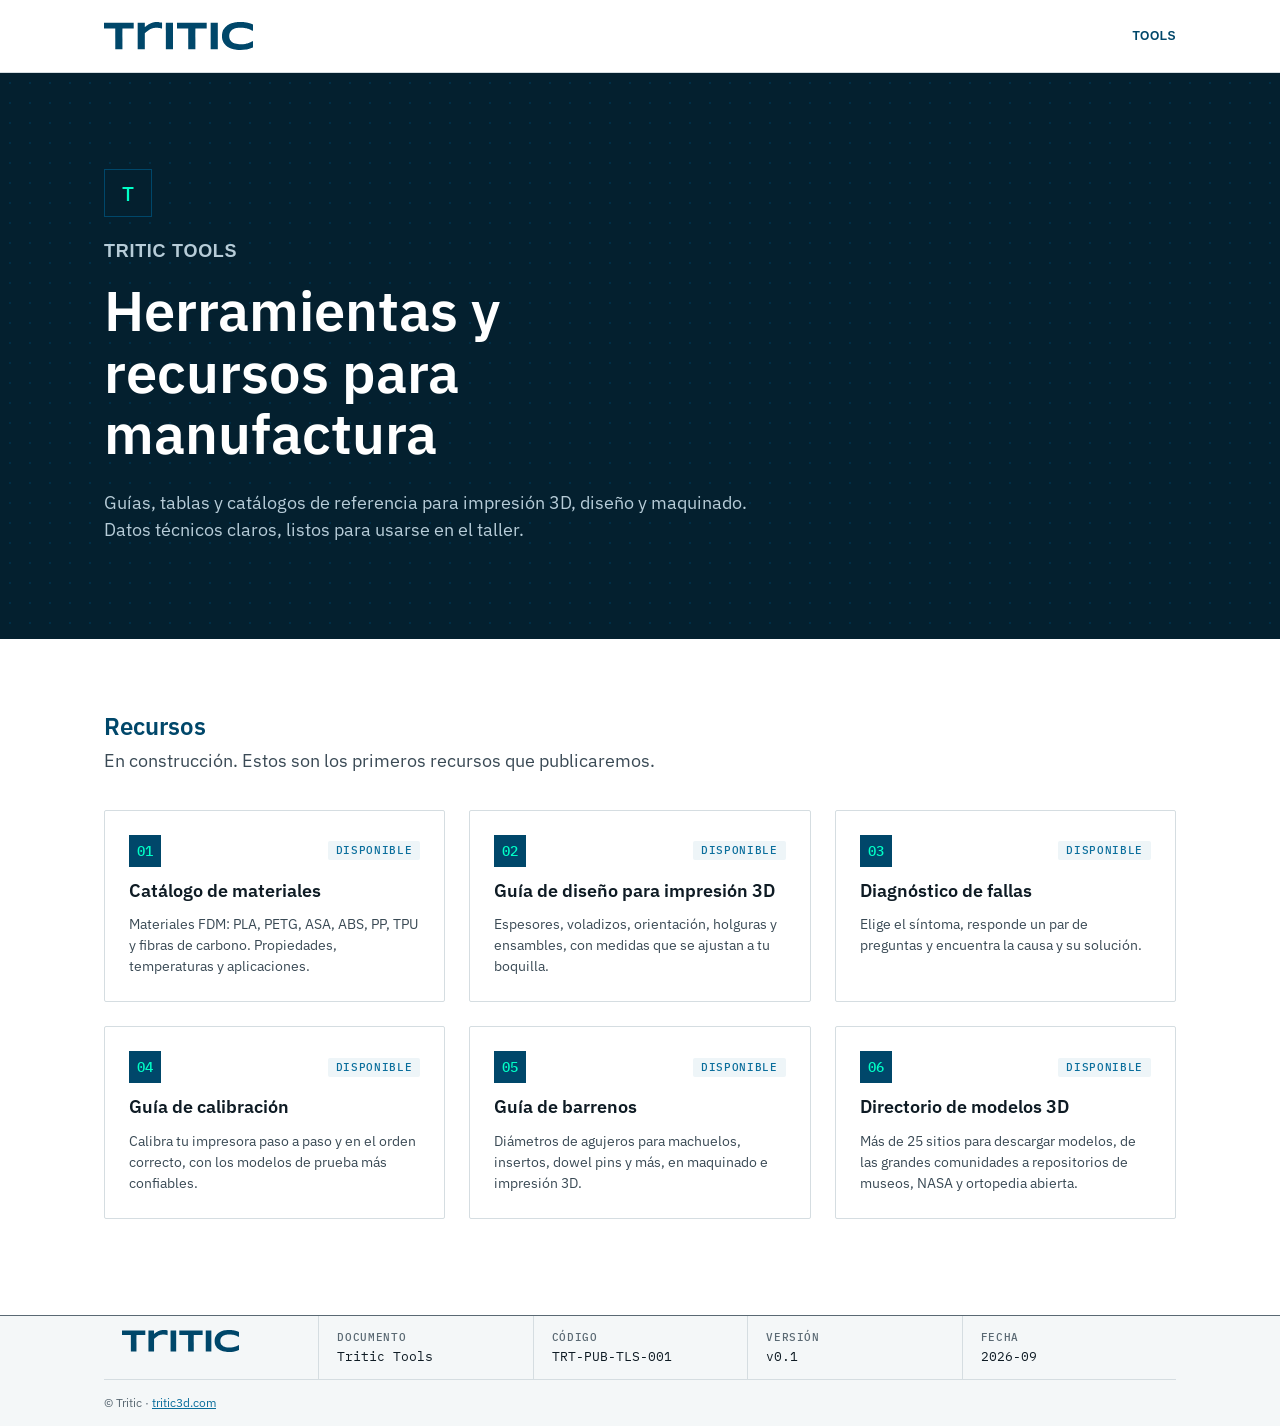
==== commit 999a5ac0: "se crea guia de diseño pi3d" ====
--- a/site/index.html
+++ b/site/index.html
@@ -9,7 +9,7 @@
 <link rel="preconnect" href="https://fonts.googleapis.com">
 <link rel="preconnect" href="https://fonts.gstatic.com" crossorigin>
 <link href="https://fonts.googleapis.com/css2?family=IBM+Plex+Mono:wght@400;500&family=IBM+Plex+Sans:wght@400;600&family=Syncopate:wght@700&display=swap" rel="stylesheet">
-<link rel="stylesheet" href="styles.css?v=0.6">
+<link rel="stylesheet" href="styles.css?v=0.7">
 </head>
 <body>
 <header class="top">
@@ -35,8 +35,8 @@
     <div class="grid">
       <a class="card" href="materiales/"><div class="head"><span class="chip">01</span><span class="label estado">Disponible</span></div>
         <h3>Catálogo de materiales</h3><p>Materiales FDM: PLA, PETG, ASA, ABS, PP, TPU y fibras de carbono. Propiedades, temperaturas y aplicaciones.</p></a>
-      <article class="card"><div class="head"><span class="chip">02</span><span class="label estado">Próximamente</span></div>
-        <h3>Guía de diseño para impresión 3D</h3><p>Referencia de reglas y buenas prácticas de diseño.</p></article>
+      <a class="card" href="diseno/"><div class="head"><span class="chip">02</span><span class="label estado">Disponible</span></div>
+        <h3>Guía de diseño para impresión 3D</h3><p>Espesores, voladizos, orientación, holguras y ensambles, con medidas que se ajustan a tu boquilla.</p></a>
       <a class="card" href="diagnostico/"><div class="head"><span class="chip">03</span><span class="label estado">Disponible</span></div>
         <h3>Diagnóstico de fallas</h3><p>Elige el síntoma, responde un par de preguntas y encuentra la causa y su solución.</p></a>
       <a class="card" href="calibracion/"><div class="head"><span class="chip">04</span><span class="label estado">Disponible</span></div>
--- a/site/styles.css
+++ b/site/styles.css
@@ -315,3 +315,12 @@
 .diag-pie:empty{display:none}
 @media (max-width:560px){.diag-head{flex-wrap:wrap}.diag-head .link-b{margin-left:0}}
 @media (prefers-reduced-motion:reduce){.prog-track i{transition:none}}
+
+/* ---- Guía de diseño ---- */
+.revision{list-style:none;margin:0;padding:0;border-top:1px solid var(--tinta)}
+.revision li{border-bottom:.5px solid var(--filete)}
+.revision label{display:flex;align-items:flex-start;gap:12px;padding:12px 4px;font-size:15px;color:var(--tinta-2);cursor:pointer}
+.revision label:hover{background:var(--azul-50)}
+.revision input{width:18px;height:18px;margin-top:2px;flex:none;accent-color:var(--azul-700)}
+.revision input:checked+span{color:var(--tinta-3);text-decoration:line-through}
+.tabla.mod td .badge{white-space:nowrap}
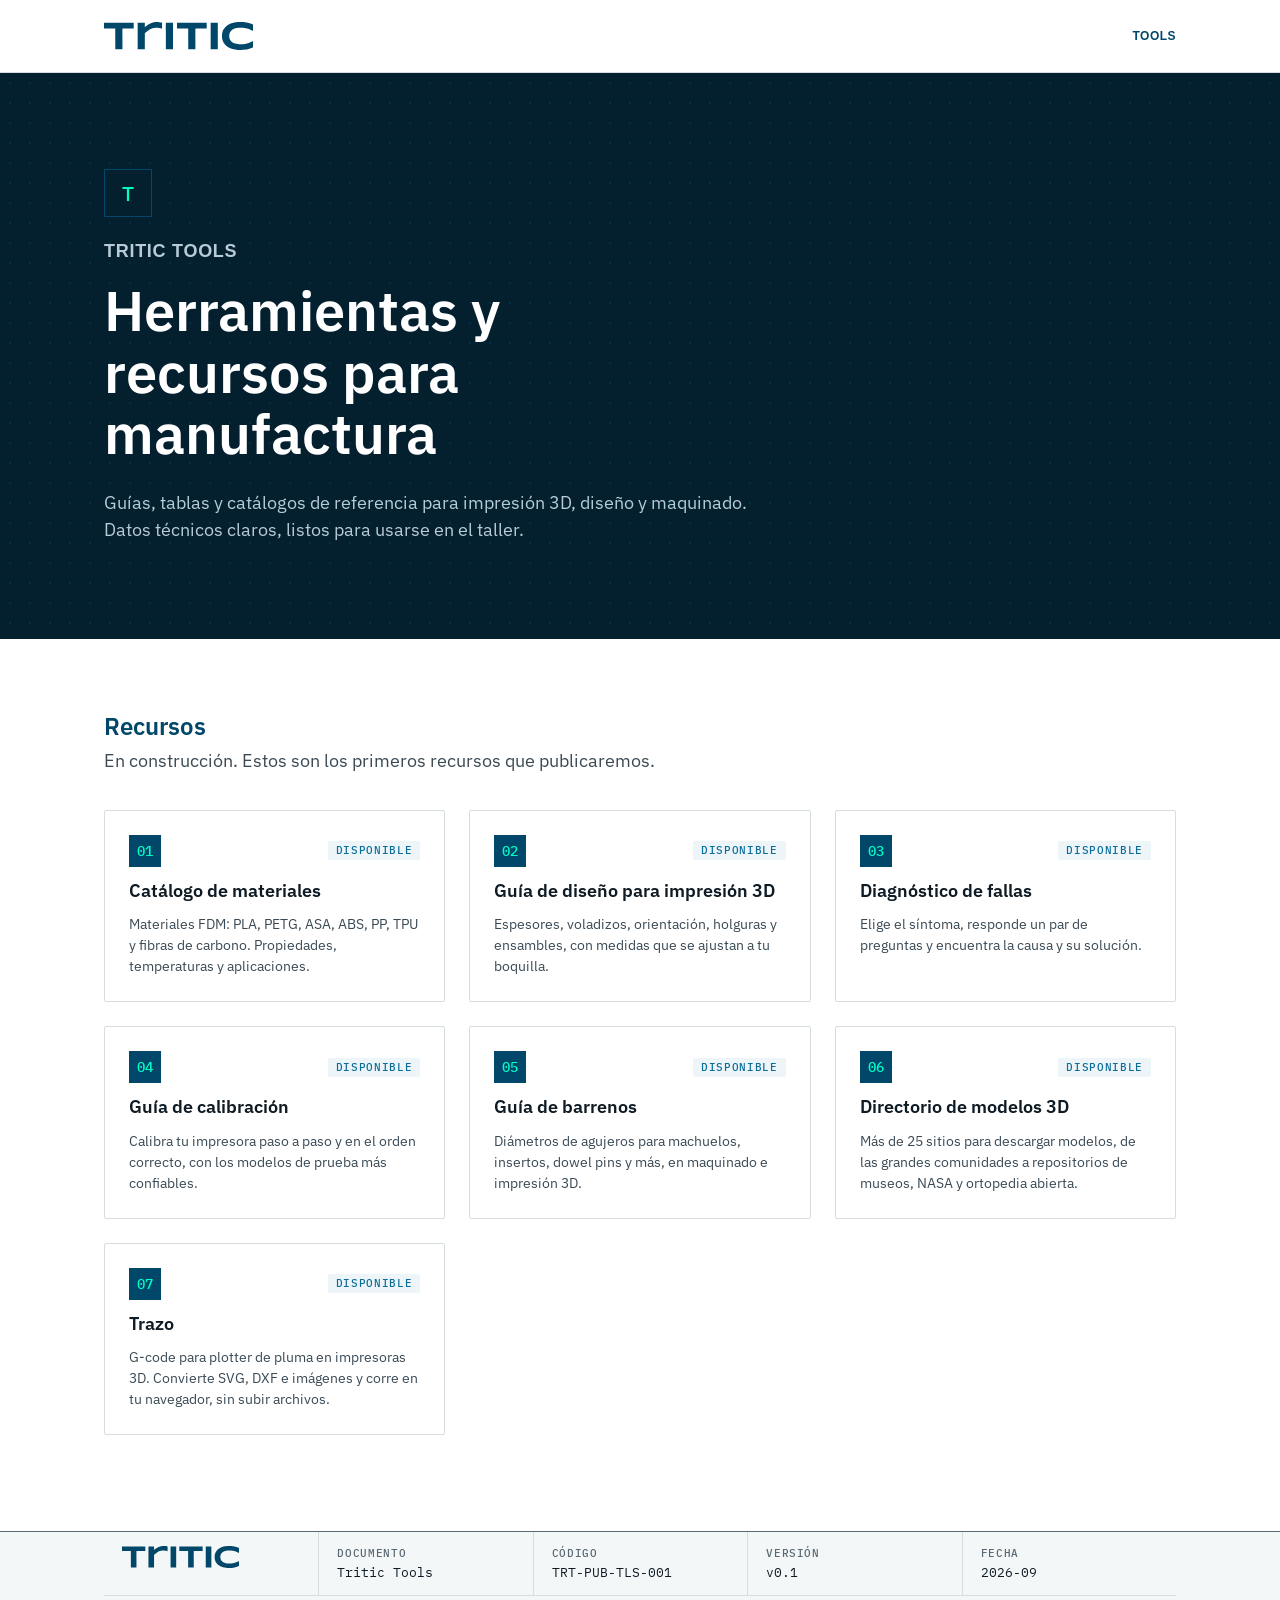
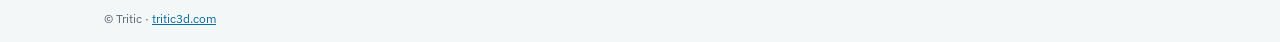
==== commit be55b69c: "Integra Trazo en /trazo/ desde el Release fijado en trazo.version Co-Authored-By: Claude Sonnet 5.5 " ====
--- a/site/index.html
+++ b/site/index.html
@@ -45,6 +45,8 @@
         <h3>Guía de barrenos</h3><p>Diámetros de agujeros para machuelos, insertos, dowel pins y más, en maquinado e impresión 3D.</p></a>
       <a class="card" href="modelos/"><div class="head"><span class="chip">06</span><span class="label estado">Disponible</span></div>
         <h3>Directorio de modelos 3D</h3><p>Más de 25 sitios para descargar modelos, de las grandes comunidades a repositorios de museos, NASA y ortopedia abierta.</p></a>
+      <a class="card" href="trazo/"><div class="head"><span class="chip">07</span><span class="label estado">Disponible</span></div>
+        <h3>Trazo</h3><p>G-code para plotter de pluma en impresoras 3D. Convierte SVG, DXF e imágenes y corre en tu navegador, sin subir archivos.</p></a>
     </div>
   </section>
 </main>
